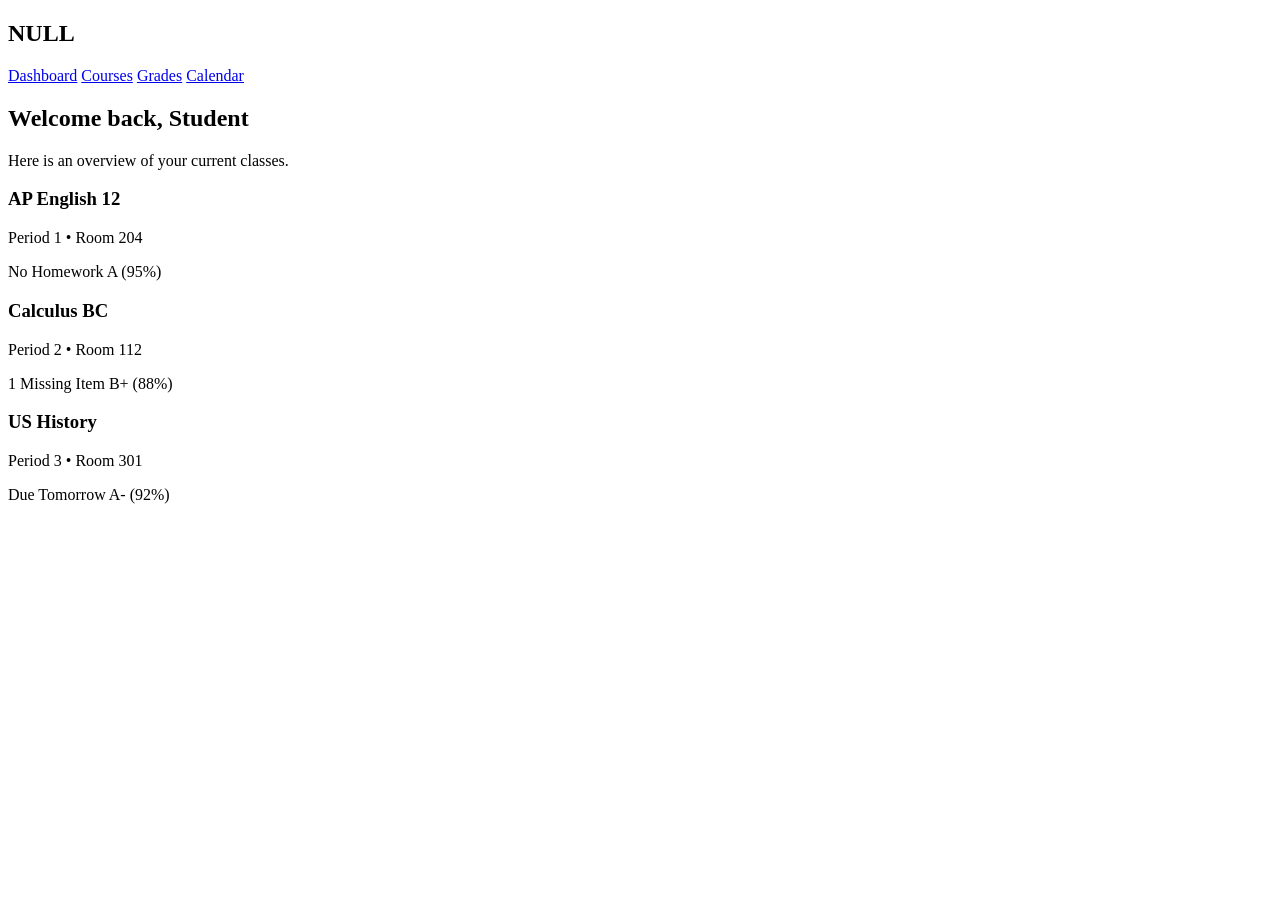
==== index.html @ 7264ff0c "Create index.html" ====
<!DOCTYPE html>
<html lang="en">
<head>
  <meta charset="UTF-8">
  <meta name="viewport" content="width=device-width, initial-scale=1.0">
  <title>Schoology Null</title>
  <!-- Tailwind CSS for modern styling -->
  <script src="https://tailwindcss.com"></script>
</head>
<body class="bg-gray-900 text-gray-100 flex min-h-screen font-sans">

  <!-- 1. LEFT SIDEBAR NAVIGATION -->
  <aside class="w-64 bg-gray-800 p-6 flex flex-col gap-6 border-r border-gray-700">
    <h1 class="text-2xl font-bold tracking-wider text-blue-400">NULL</h1>
    <nav class="flex flex-col gap-4 text-gray-400">
      <a href="#" class="text-white font-medium bg-gray-700 px-4 py-2 rounded-lg">Dashboard</a>
      <a href="#" class="hover:text-white px-4 py-2 transition">Courses</a>
      <a href="#" class="hover:text-white px-4 py-2 transition">Grades</a>
      <a href="#" class="hover:text-white px-4 py-2 transition">Calendar</a>
    </nav>
  </aside>

  <!-- 2. MAIN CONTENT AREA -->
  <main class="flex-1 p-8">
    <header class="mb-8">
      <h2 class="text-3xl font-bold">Welcome back, Student</h2>
      <p class="text-gray-400">Here is an overview of your current classes.</p>
    </header>

    <!-- 3. CLASS CARDS GRID -->
    <section class="grid grid-cols-1 md:grid-cols-2 lg:grid-cols-3 gap-6">
      
      <!-- Period 1 Card -->
      <div class="bg-gray-800 rounded-2xl p-6 border border-gray-700 hover:border-blue-500 transition-all shadow-lg group">
        <div class="h-32 bg-gradient-to-tr from-blue-600 to-indigo-600 rounded-xl mb-4 flex items-end p-4">
          <h3 class="text-xl font-bold text-white group-hover:scale-105 transition-transform">AP English 12</h3>
        </div>
        <p class="text-sm text-gray-400 mb-2">Period 1 • Room 204</p>
        <div class="flex justify-between items-center mt-4 pt-4 border-t border-gray-700">
          <span class="text-xs bg-green-500/10 text-green-400 px-2 py-1 rounded">No Homework</span>
          <span class="text-lg font-bold text-blue-400">A (95%)</span>
        </div>
      </div>

      <!-- Period 2 Card -->
      <div class="bg-gray-800 rounded-2xl p-6 border border-gray-700 hover:border-purple-500 transition-all shadow-lg group">
        <div class="h-32 bg-gradient-to-tr from-purple-600 to-pink-600 rounded-xl mb-4 flex items-end p-4">
          <h3 class="text-xl font-bold text-white group-hover:scale-105 transition-transform">Calculus BC</h3>
        </div>
        <p class="text-sm text-gray-400 mb-2">Period 2 • Room 112</p>
        <div class="flex justify-between items-center mt-4 pt-4 border-t border-gray-700">
          <span class="text-xs bg-amber-500/10 text-amber-400 px-2 py-1 rounded">1 Missing Item</span>
          <span class="text-lg font-bold text-purple-400">B+ (88%)</span>
        </div>
      </div>

      <!-- Period 3 Card -->
      <div class="bg-gray-800 rounded-2xl p-6 border border-gray-700 hover:border-emerald-500 transition-all shadow-lg group">
        <div class="h-32 bg-gradient-to-tr from-emerald-600 to-teal-600 rounded-xl mb-4 flex items-end p-4">
          <h3 class="text-xl font-bold text-white group-hover:scale-105 transition-transform">US History</h3>
        </div>
        <p class="text-sm text-gray-400 mb-2">Period 3 • Room 301</p>
        <div class="flex justify-between items-center mt-4 pt-4 border-t border-gray-700">
          <span class="text-xs bg-blue-500/10 text-blue-400 px-2 py-1 rounded">Due Tomorrow</span>
          <span class="text-lg font-bold text-emerald-400">A- (92%)</span>
        </div>
      </div>

    </section>
  </main>

</body>
</html>
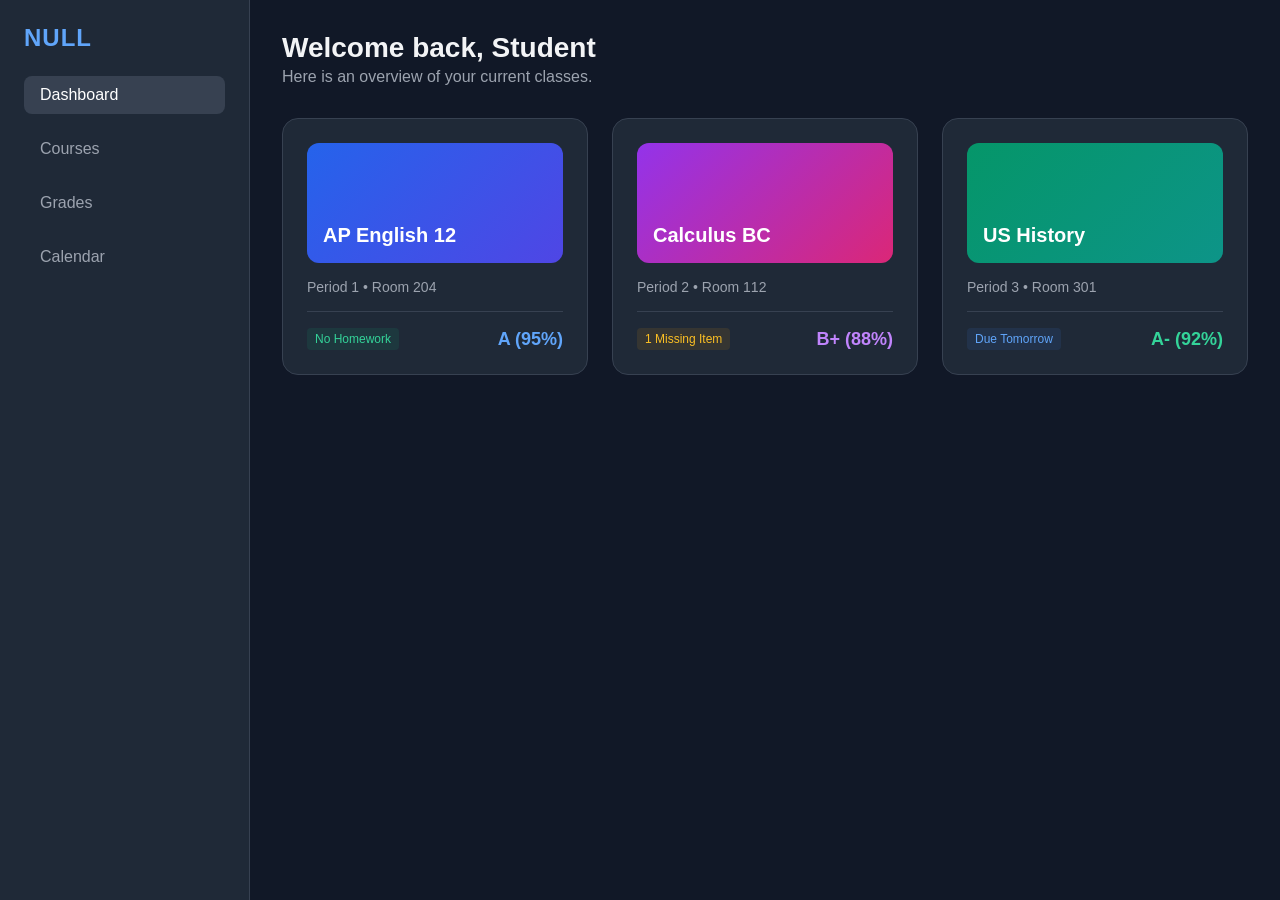
==== commit f077b6c2: "Update index.html" ====
--- a/index.html
+++ b/index.html
@@ -3,66 +3,67 @@
 <head>
   <meta charset="UTF-8">
   <meta name="viewport" content="width=device-width, initial-scale=1.0">
-  <title>Schoology Null</title>
-  <!-- Tailwind CSS for modern styling -->
-  <script src="https://tailwindcss.com"></script>
+  <title>Schoology Null - Dashboard</title>
+  <!-- This line links your HTML to the external style sheet -->
+  <link rel="stylesheet" href="style.css">
 </head>
-<body class="bg-gray-900 text-gray-100 flex min-h-screen font-sans">
+<body>
 
-  <!-- 1. LEFT SIDEBAR NAVIGATION -->
-  <aside class="w-64 bg-gray-800 p-6 flex flex-col gap-6 border-r border-gray-700">
-    <h1 class="text-2xl font-bold tracking-wider text-blue-400">NULL</h1>
-    <nav class="flex flex-col gap-4 text-gray-400">
-      <a href="#" class="text-white font-medium bg-gray-700 px-4 py-2 rounded-lg">Dashboard</a>
-      <a href="#" class="hover:text-white px-4 py-2 transition">Courses</a>
-      <a href="#" class="hover:text-white px-4 py-2 transition">Grades</a>
-      <a href="#" class="hover:text-white px-4 py-2 transition">Calendar</a>
+  <!-- SIDEBAR NAVIGATION -->
+  <aside>
+    <h1>NULL</h1>
+    <nav>
+      <!-- These links will navigate to your other sub-pages later -->
+      <a href="index.html" class="active">Dashboard</a>
+      <a href="courses.html">Courses</a>
+      <a href="grades.html">Grades</a>
+      <a href="calendar.html">Calendar</a>
     </nav>
   </aside>
 
-  <!-- 2. MAIN CONTENT AREA -->
-  <main class="flex-1 p-8">
-    <header class="mb-8">
-      <h2 class="text-3xl font-bold">Welcome back, Student</h2>
-      <p class="text-gray-400">Here is an overview of your current classes.</p>
+  <!-- MAIN CONTENT AREA -->
+  <main>
+    <header>
+      <h2>Welcome back, Student</h2>
+      <p>Here is an overview of your current classes.</p>
     </header>
 
-    <!-- 3. CLASS CARDS GRID -->
-    <section class="grid grid-cols-1 md:grid-cols-2 lg:grid-cols-3 gap-6">
+    <!-- CLASS CARDS GRID -->
+    <section class="grid">
       
       <!-- Period 1 Card -->
-      <div class="bg-gray-800 rounded-2xl p-6 border border-gray-700 hover:border-blue-500 transition-all shadow-lg group">
-        <div class="h-32 bg-gradient-to-tr from-blue-600 to-indigo-600 rounded-xl mb-4 flex items-end p-4">
-          <h3 class="text-xl font-bold text-white group-hover:scale-105 transition-transform">AP English 12</h3>
+      <div class="card english">
+        <div class="banner">
+          <h3>AP English 12</h3>
         </div>
-        <p class="text-sm text-gray-400 mb-2">Period 1 • Room 204</p>
-        <div class="flex justify-between items-center mt-4 pt-4 border-t border-gray-700">
-          <span class="text-xs bg-green-500/10 text-green-400 px-2 py-1 rounded">No Homework</span>
-          <span class="text-lg font-bold text-blue-400">A (95%)</span>
+        <p>Period 1 • Room 204</p>
+        <div class="footer">
+          <span class="badge green">No Homework</span>
+          <span class="grade">A (95%)</span>
         </div>
       </div>
 
       <!-- Period 2 Card -->
-      <div class="bg-gray-800 rounded-2xl p-6 border border-gray-700 hover:border-purple-500 transition-all shadow-lg group">
-        <div class="h-32 bg-gradient-to-tr from-purple-600 to-pink-600 rounded-xl mb-4 flex items-end p-4">
-          <h3 class="text-xl font-bold text-white group-hover:scale-105 transition-transform">Calculus BC</h3>
+      <div class="card math">
+        <div class="banner">
+          <h3>Calculus BC</h3>
         </div>
-        <p class="text-sm text-gray-400 mb-2">Period 2 • Room 112</p>
-        <div class="flex justify-between items-center mt-4 pt-4 border-t border-gray-700">
-          <span class="text-xs bg-amber-500/10 text-amber-400 px-2 py-1 rounded">1 Missing Item</span>
-          <span class="text-lg font-bold text-purple-400">B+ (88%)</span>
+        <p>Period 2 • Room 112</p>
+        <div class="footer">
+          <span class="badge amber">1 Missing Item</span>
+          <span class="grade">B+ (88%)</span>
         </div>
       </div>
 
       <!-- Period 3 Card -->
-      <div class="bg-gray-800 rounded-2xl p-6 border border-gray-700 hover:border-emerald-500 transition-all shadow-lg group">
-        <div class="h-32 bg-gradient-to-tr from-emerald-600 to-teal-600 rounded-xl mb-4 flex items-end p-4">
-          <h3 class="text-xl font-bold text-white group-hover:scale-105 transition-transform">US History</h3>
+      <div class="card history">
+        <div class="banner">
+          <h3>US History</h3>
         </div>
-        <p class="text-sm text-gray-400 mb-2">Period 3 • Room 301</p>
-        <div class="flex justify-between items-center mt-4 pt-4 border-t border-gray-700">
-          <span class="text-xs bg-blue-500/10 text-blue-400 px-2 py-1 rounded">Due Tomorrow</span>
-          <span class="text-lg font-bold text-emerald-400">A- (92%)</span>
+        <p>Period 3 • Room 301</p>
+        <div class="footer">
+          <span class="badge blue">Due Tomorrow</span>
+          <span class="grade">A- (92%)</span>
         </div>
       </div>
 
--- a/style.css
+++ b/style.css
@@ -0,0 +1,168 @@
+/* ==========================================================================
+   1. GLOBAL RESET & BASE THEME
+   ========================================================================== */
+* {
+  margin: 0;
+  padding: 0;
+  box-sizing: border-box;
+  font-family: -apple-system, BlinkMacSystemFont, "Segoe UI", Roboto, Helvetica, Arial, sans-serif;
+}
+
+body {
+  background-color: #111827; /* Dark background */
+  color: #f3f4f6;
+  display: flex;
+  min-height: 100vh;
+}
+
+/* ==========================================================================
+   2. SIDEBAR NAVIGATION
+   ========================================================================== */
+aside {
+  width: 250px;
+  background-color: #1f2937;
+  padding: 24px;
+  display: flex;
+  flex-direction: column;
+  gap: 24px;
+  border-right: 1px solid #374151;
+}
+
+aside h1 {
+  font-size: 24px;
+  font-weight: bold;
+  color: #60a5fa;
+  letter-spacing: 1px;
+}
+
+nav {
+  display: flex;
+  flex-direction: column;
+  gap: 16px;
+}
+
+nav a {
+  color: #9ca3af;
+  text-decoration: none;
+  padding: 10px 16px;
+  border-radius: 8px;
+  transition: all 0.2s ease;
+}
+
+nav a.active {
+  color: #ffffff;
+  background-color: #374151;
+  font-weight: 500;
+}
+
+nav a:hover:not(.active) {
+  color: #ffffff;
+  background-color: rgba(37, 99, 235, 0.2);
+}
+
+/* ==========================================================================
+   3. MAIN CONTENT LAYOUT
+   ========================================================================== */
+main {
+  flex: 1;
+  padding: 32px;
+}
+
+header {
+  margin-bottom: 32px;
+}
+
+header h2 {
+  font-size: 28px;
+  font-weight: bold;
+  margin-bottom: 4px;
+}
+
+header p {
+  color: #9ca3af;
+}
+
+/* ==========================================================================
+   4. CLASS CARDS GRID
+   ========================================================================== */
+.grid {
+  display: grid;
+  grid-template-columns: repeat(auto-fill, minmax(280px, 1fr));
+  gap: 24px;
+}
+
+.card {
+  background-color: #1f2937;
+  border-radius: 16px;
+  padding: 24px;
+  border: 1px solid #374151;
+  transition: all 0.3s ease;
+  cursor: pointer;
+}
+
+.card:hover {
+  transform: translateY(-4px);
+  box-shadow: 0 10px 15px -3px rgba(0, 0, 0, 0.3);
+}
+
+/* Unique Hover Borders */
+.card.english:hover { border-color: #3b82f6; }
+.card.math:hover { border-color: #a855f7; }
+.card.history:hover { border-color: #10b981; }
+
+/* Card Banners */
+.banner {
+  height: 120px;
+  border-radius: 12px;
+  margin-bottom: 16px;
+  display: flex;
+  align-items: flex-end;
+  padding: 16px;
+}
+
+.english .banner { background: linear-gradient(135deg, #2563eb, #4f46e5); }
+.math .banner { background: linear-gradient(135deg, #9333ea, #db2777); }
+.history .banner { background: linear-gradient(135deg, #059669, #0d9488); }
+
+.banner h3 {
+  font-size: 20px;
+  font-weight: bold;
+  color: #ffffff;
+}
+
+.card p {
+  font-size: 14px;
+  color: #9ca3af;
+  margin-bottom: 16px;
+}
+
+/* ==========================================================================
+   5. CARD FOOTERS & STATUS BADGES
+   ========================================================================== */
+.footer {
+  display: flex;
+  justify-content: space-between;
+  align-items: center;
+  padding-top: 16px;
+  border-top: 1px solid #374151;
+}
+
+.badge {
+  font-size: 12px;
+  padding: 4px 8px;
+  border-radius: 4px;
+  font-weight: 500;
+}
+
+.badge.green { background-color: rgba(16, 185, 129, 0.1); color: #34d399; }
+.badge.amber { background-color: rgba(245, 158, 11, 0.1); color: #fbbf24; }
+.badge.blue { background-color: rgba(59, 130, 246, 0.1); color: #60a5fa; }
+
+.grade {
+  font-size: 18px;
+  font-weight: bold;
+}
+
+.english .grade { color: #60a5fa; }
+.math .grade { color: #c084fc; }
+.history .grade { color: #34d399; }
